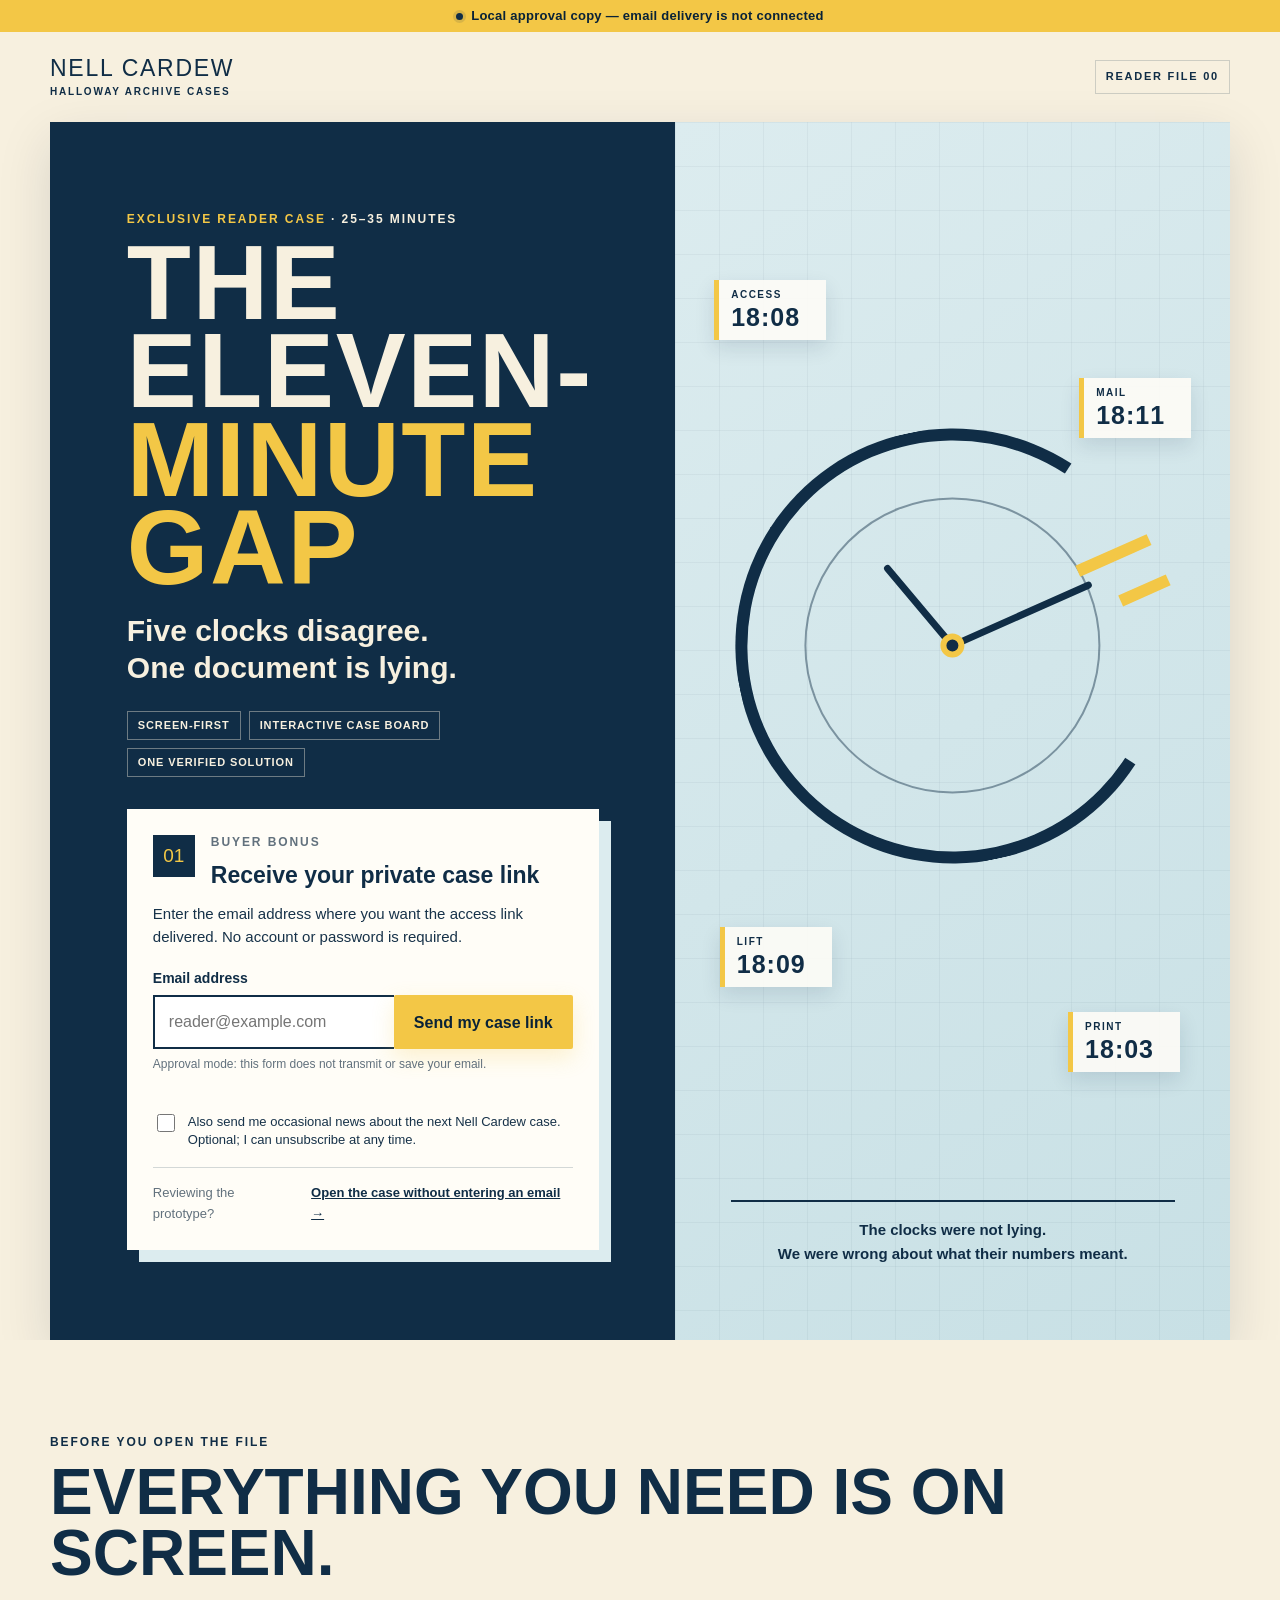
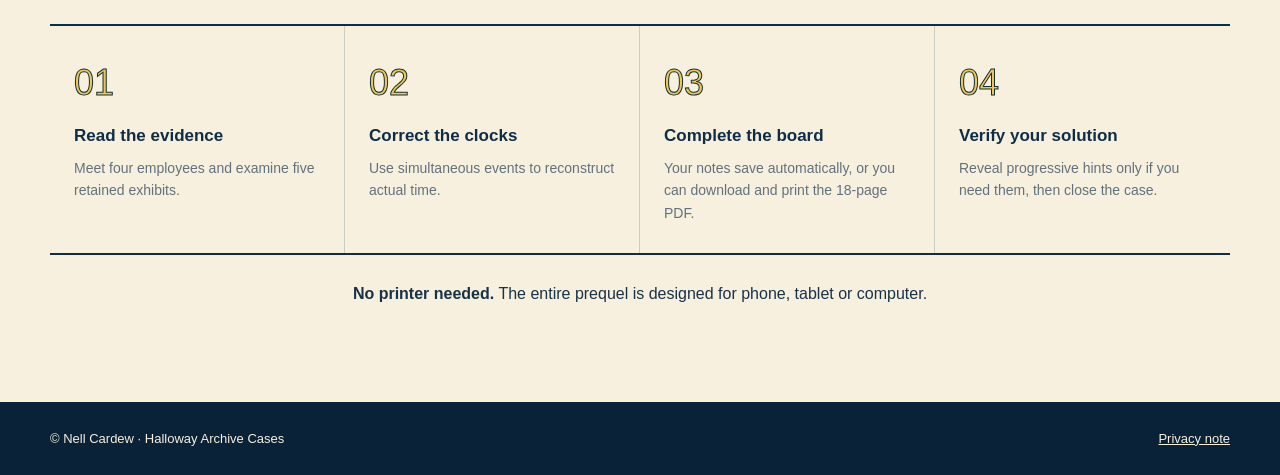
==== index.html @ cf552122 "Add approved Case Zero reader site" ====
<!doctype html>
<html lang="en">
<head>
  <meta charset="utf-8">
  <meta name="viewport" content="width=device-width, initial-scale=1">
  <meta name="theme-color" content="#102d46">
  <meta name="description" content="Unlock Case Zero: The Eleven-Minute Gap, an exclusive Nell Cardew reader case.">
  <title>Case Zero — The Eleven-Minute Gap</title>
  <link rel="icon" href="assets/favicon.svg" type="image/svg+xml">
  <link rel="stylesheet" href="assets/styles.css">
</head>
<body class="landing-page">
  <a class="skip-link" href="#main">Skip to content</a>

  <div class="preview-banner" role="status">
    <span class="status-dot" aria-hidden="true"></span>
    Local approval copy — email delivery is not connected
  </div>

  <header class="site-header wrap" aria-label="Site header">
    <a class="wordmark" href="index.html" aria-label="Nell Cardew home">
      <span>NELL CARDEW</span>
      <small>Halloway Archive Cases</small>
    </a>
    <span class="file-label">READER FILE 00</span>
  </header>

  <main id="main">
    <section class="landing-hero wrap">
      <div class="hero-copy">
        <p class="eyebrow"><span>Exclusive reader case</span> · 25–35 minutes</p>
        <h1>THE ELEVEN-<br><span>MINUTE GAP</span></h1>
        <p class="hero-deck">Five clocks disagree.<br>One document is lying.</p>

        <div class="case-facts" aria-label="Case features">
          <span>Screen-first</span>
          <span>Interactive Case Board</span>
          <span>One verified solution</span>
        </div>

        <div class="access-card" id="access">
          <div class="access-card__heading">
            <span class="step-number">01</span>
            <div>
              <p class="kicker">Buyer bonus</p>
              <h2>Receive your private case link</h2>
            </div>
          </div>
          <p>Enter the email address where you want the access link delivered. No account or password is required.</p>

          <form class="access-form" id="access-form" novalidate>
            <label for="reader-email">Email address</label>
            <div class="input-row">
              <input id="reader-email" name="email" type="email" inputmode="email" autocomplete="email" placeholder="reader@example.com" aria-describedby="email-note email-error" required>
              <button class="button button--yellow" type="submit">Send my case link</button>
            </div>
            <p class="field-note" id="email-note">Approval mode: this form does not transmit or save your email.</p>
            <p class="field-error" id="email-error" role="alert"></p>

            <label class="check-row" for="news-consent">
              <input id="news-consent" name="marketing_consent" type="checkbox">
              <span>Also send me occasional news about the next Nell Cardew case. Optional; I can unsubscribe at any time.</span>
            </label>
          </form>

          <div class="form-success" id="form-success" hidden tabindex="-1">
            <p class="kicker">Delivery simulation complete</p>
            <h3>Your case file is ready.</h3>
            <p>In the live version, the reader receives a private access link by email. For this approval copy, continue directly.</p>
            <div class="button-row">
              <a class="button button--yellow" href="case.html">Open interactive case</a>
              <a class="button button--paper" href="downloads/CASE_ZERO_The_Eleven-Minute_Gap.pdf" download>Download / print PDF</a>
            </div>
          </div>

          <div class="preview-shortcut">
            <span>Reviewing the prototype?</span>
            <a href="case.html">Open the case without entering an email →</a>
          </div>
        </div>
      </div>

      <div class="hero-visual" aria-label="Five conflicting system clocks">
        <div class="clock-figure" aria-hidden="true">
          <div class="clock-ring clock-ring--outer"></div>
          <div class="clock-ring clock-ring--inner"></div>
          <div class="clock-hand clock-hand--minute"></div>
          <div class="clock-hand clock-hand--hour"></div>
          <div class="clock-center"></div>
          <span class="gap-mark gap-mark--one"></span>
          <span class="gap-mark gap-mark--two"></span>
        </div>
        <div class="timestamp timestamp--access"><small>ACCESS</small><strong>18:08</strong></div>
        <div class="timestamp timestamp--mail"><small>MAIL</small><strong>18:11</strong></div>
        <div class="timestamp timestamp--print"><small>PRINT</small><strong>18:03</strong></div>
        <div class="timestamp timestamp--lift"><small>LIFT</small><strong>18:09</strong></div>
        <p class="visual-caption">The clocks were not lying.<br>We were wrong about what their numbers meant.</p>
      </div>
    </section>

    <section class="how-it-works">
      <div class="wrap">
        <p class="eyebrow eyebrow--dark">Before you open the file</p>
        <h2>Everything you need is on screen.</h2>
        <div class="steps-grid">
          <article>
            <span>01</span>
            <h3>Read the evidence</h3>
            <p>Meet four employees and examine five retained exhibits.</p>
          </article>
          <article>
            <span>02</span>
            <h3>Correct the clocks</h3>
            <p>Use simultaneous events to reconstruct actual time.</p>
          </article>
          <article>
            <span>03</span>
            <h3>Complete the board</h3>
            <p>Your notes save automatically, or you can download and print the 18-page PDF.</p>
          </article>
          <article>
            <span>04</span>
            <h3>Verify your solution</h3>
            <p>Reveal progressive hints only if you need them, then close the case.</p>
          </article>
        </div>
        <p class="no-print-note"><strong>No printer needed.</strong> The entire prequel is designed for phone, tablet or computer.</p>
      </div>
    </section>
  </main>

  <footer class="site-footer">
    <div class="wrap footer-inner">
      <p>© Nell Cardew · Halloway Archive Cases</p>
      <a href="privacy.html">Privacy note</a>
    </div>
  </footer>

  <script src="assets/landing.js"></script>
</body>
</html>
---- assets/styles.css ----
:root {
  --navy: #102d46;
  --navy-deep: #092237;
  --navy-soft: #24445f;
  --yellow: #f3c746;
  --cream: #f7f0df;
  --paper: #fffdf7;
  --blue-pale: #dcecef;
  --blue-line: #b9d3d9;
  --ink: #173249;
  --muted: #62717d;
  --danger: #8c2f2b;
  --border: rgba(16, 45, 70, 0.18);
  --shadow: 0 18px 50px rgba(9, 34, 55, 0.13);
  --display: Impact, Haettenschweiler, "Arial Narrow Bold", "Arial Black", sans-serif;
  --body: Inter, ui-sans-serif, -apple-system, BlinkMacSystemFont, "Segoe UI", sans-serif;
}

* { box-sizing: border-box; }
html { scroll-behavior: smooth; scroll-padding-top: 118px; }
body { margin: 0; color: var(--ink); background: var(--paper); font-family: var(--body); font-size: 16px; line-height: 1.62; }
body, input, textarea, button { -webkit-font-smoothing: antialiased; }
a { color: inherit; }
img, svg { max-width: 100%; }
button, input, textarea { font: inherit; }
button, a { -webkit-tap-highlight-color: transparent; }
button { cursor: pointer; }

.wrap { width: min(1180px, calc(100% - 40px)); margin-inline: auto; }
.readable { max-width: 900px; }
.skip-link { position: fixed; z-index: 1000; top: 12px; left: 12px; padding: 10px 14px; background: var(--yellow); color: var(--navy); font-weight: 800; transform: translateY(-160%); }
.skip-link:focus { transform: translateY(0); }
.preview-banner { min-height: 32px; display: flex; align-items: center; justify-content: center; gap: 8px; padding: 5px 20px; background: var(--yellow); color: var(--navy-deep); font-size: 13px; font-weight: 800; letter-spacing: .02em; text-align: center; }
.status-dot { width: 7px; height: 7px; border-radius: 50%; background: var(--navy); box-shadow: 0 0 0 3px rgba(16,45,70,.12); }
.site-header { min-height: 90px; display: flex; align-items: center; justify-content: space-between; gap: 24px; }
.wordmark { display: inline-flex; flex-direction: column; text-decoration: none; color: var(--navy); line-height: 1; }
.wordmark span { font-family: var(--display); font-size: 23px; letter-spacing: .075em; }
.wordmark small { margin-top: 7px; font-size: 10px; font-weight: 800; letter-spacing: .18em; text-transform: uppercase; }
.wordmark--light { color: var(--cream); }
.file-label { color: var(--navy); border: 1px solid var(--border); padding: 7px 10px; font-size: 11px; font-weight: 900; letter-spacing: .16em; }
.text-link { font-size: 14px; font-weight: 800; text-underline-offset: 4px; }
.eyebrow, .kicker { margin: 0 0 12px; font-size: 12px; line-height: 1.3; font-weight: 900; letter-spacing: .16em; text-transform: uppercase; }
.eyebrow { color: var(--cream); }
.eyebrow span { color: var(--yellow); }
.eyebrow--dark { color: var(--navy); }
.kicker { color: var(--muted); }
.hero-deck { margin: 20px 0 24px; color: var(--cream); font-size: clamp(20px, 2.5vw, 30px); line-height: 1.25; font-weight: 750; }
.button { min-height: 48px; display: inline-flex; align-items: center; justify-content: center; border: 0; border-radius: 2px; padding: 12px 20px; font-weight: 900; line-height: 1.2; text-decoration: none; transition: transform .18s ease, box-shadow .18s ease, background .18s ease; }
.button:hover { transform: translateY(-2px); }
.button:focus-visible, input:focus-visible, textarea:focus-visible, a:focus-visible { outline: 3px solid #4e9cc3; outline-offset: 3px; }
.button--yellow { color: var(--navy-deep); background: var(--yellow); box-shadow: 0 8px 22px rgba(243,199,70,.24); }
.button--yellow:hover { background: #ffd65f; }
.button--paper { color: var(--navy); background: var(--paper); border: 2px solid var(--navy); box-shadow: none; }
.button--paper:hover { color: var(--cream); background: var(--navy); }
.button--outline { min-width: 92px; color: var(--navy); background: transparent; border: 2px solid var(--navy); }
.button--outline:hover { background: var(--navy); color: var(--cream); }
.button:disabled { cursor: not-allowed; opacity: .42; transform: none; box-shadow: none; }

/* Landing */
.landing-page { background: var(--cream); }
.landing-hero { min-height: 700px; display: grid; grid-template-columns: minmax(0, 1.06fr) minmax(360px, .94fr); background: var(--navy); box-shadow: var(--shadow); overflow: hidden; }
.hero-copy { position: relative; z-index: 2; padding: clamp(55px, 7vw, 90px) clamp(34px, 6vw, 80px); }
.hero-copy h1, .case-hero h1 { margin: 0; color: var(--cream); font-family: var(--display); font-size: clamp(58px, 8.2vw, 112px); font-weight: 900; line-height: .84; letter-spacing: .015em; text-transform: uppercase; }
.hero-copy h1 span, .case-hero h1 span { color: var(--yellow); }
.case-facts { display: flex; flex-wrap: wrap; gap: 8px; margin: 0 0 32px; }
.case-facts span { padding: 7px 10px; border: 1px solid rgba(247,240,223,.4); color: var(--cream); font-size: 11px; line-height: 1.2; font-weight: 850; letter-spacing: .08em; text-transform: uppercase; }
.access-card { max-width: 660px; padding: 26px; background: var(--paper); box-shadow: 12px 12px 0 var(--blue-pale); }
.access-card__heading { display: flex; align-items: flex-start; gap: 16px; }
.access-card__heading h2 { margin: 0; color: var(--navy); font-size: 23px; line-height: 1.1; }
.access-card > p { margin: 14px 0 18px; font-size: 15px; line-height: 1.55; }
.step-number { flex: 0 0 auto; display: grid; place-items: center; width: 42px; height: 42px; background: var(--navy); color: var(--yellow); font-family: var(--display); font-size: 19px; }
.access-form label:not(.check-row) { display: block; margin-bottom: 6px; color: var(--navy); font-size: 14px; font-weight: 850; }
.input-row { display: grid; grid-template-columns: minmax(0, 1fr) auto; }
.input-row input { min-height: 52px; min-width: 0; padding: 12px 14px; border: 2px solid var(--navy); border-right: 0; border-radius: 0; color: var(--navy); background: white; }
.input-row .button { min-height: 52px; }
.field-note, .field-error { margin: 7px 0 0; font-size: 12px; line-height: 1.45; }
.field-note { color: var(--muted); }
.field-error { min-height: 18px; color: var(--danger); font-weight: 800; }
.check-row { display: flex; align-items: flex-start; gap: 10px; margin: 14px 0 0; color: var(--ink); font-size: 13px; line-height: 1.4; cursor: pointer; }
.check-row input { flex: 0 0 auto; width: 18px; height: 18px; margin-top: 1px; accent-color: var(--navy); }
.preview-shortcut { display: flex; justify-content: space-between; gap: 14px; margin-top: 18px; padding-top: 14px; border-top: 1px solid var(--border); font-size: 13px; }
.preview-shortcut span { color: var(--muted); }
.preview-shortcut a { color: var(--navy); font-weight: 850; }
.form-success { outline: none; }
.form-success h3 { margin: 0; color: var(--navy); font-size: 26px; line-height: 1.1; }
.form-success p:not(.kicker) { margin: 10px 0 18px; font-size: 14px; }
.button-row { display: flex; flex-wrap: wrap; gap: 10px; }
.hero-visual { position: relative; min-height: 700px; overflow: hidden; background: linear-gradient(145deg, #dcecef 0%, #c8e0e5 100%); }
.hero-visual::before { content: ""; position: absolute; inset: 0; opacity: .34; background-image: linear-gradient(rgba(16,45,70,.13) 1px, transparent 1px), linear-gradient(90deg, rgba(16,45,70,.13) 1px, transparent 1px); background-size: 44px 44px; }
.clock-figure { position: absolute; left: 50%; top: 43%; width: min(34vw, 450px); aspect-ratio: 1; transform: translate(-50%, -50%); }
.clock-ring { position: absolute; border-radius: 50%; border: 5px solid var(--navy); }
.clock-ring--outer { inset: 0; border-width: 12px; border-right-color: transparent; transform: rotate(-12deg); }
.clock-ring--inner { inset: 16%; border-width: 2px; opacity: .45; }
.clock-hand { position: absolute; left: 50%; bottom: 50%; width: 7px; transform-origin: center bottom; background: var(--navy); border-radius: 6px; }
.clock-hand--minute { height: 35%; transform: translateX(-50%) rotate(66deg); }
.clock-hand--hour { height: 24%; transform: translateX(-50%) rotate(320deg); }
.clock-center { position: absolute; left: 50%; top: 50%; width: 24px; height: 24px; border: 6px solid var(--yellow); border-radius: 50%; background: var(--navy); transform: translate(-50%, -50%); }
.gap-mark { position: absolute; right: 4%; width: 18%; height: 12px; background: var(--yellow); transform: rotate(-24deg); }
.gap-mark--one { top: 28%; }.gap-mark--two { top: 36%; right: 0; width: 12%; }
.timestamp { position: absolute; min-width: 112px; padding: 10px 12px; border-left: 5px solid var(--yellow); color: var(--navy); background: rgba(255,253,247,.88); box-shadow: 0 8px 20px rgba(16,45,70,.12); line-height: 1; }
.timestamp small { display: block; margin-bottom: 5px; font-size: 10px; font-weight: 900; letter-spacing: .15em; }
.timestamp strong { font-family: var(--display); font-size: 25px; letter-spacing: .04em; }
.timestamp--access { left: 7%; top: 13%; }.timestamp--mail { right: 7%; top: 21%; }.timestamp--print { right: 9%; bottom: 22%; }.timestamp--lift { left: 8%; bottom: 29%; }
.visual-caption { position: absolute; left: 10%; right: 10%; bottom: 6%; margin: 0; padding-top: 16px; border-top: 2px solid var(--navy); color: var(--navy); font-size: 15px; font-weight: 800; text-align: center; }
.how-it-works { padding: 95px 0; background: var(--cream); }
.how-it-works h2 { margin: 0 0 40px; color: var(--navy); font-family: var(--display); font-size: clamp(42px, 5vw, 68px); line-height: .95; text-transform: uppercase; }
.steps-grid { display: grid; grid-template-columns: repeat(4, 1fr); border-top: 2px solid var(--navy); border-bottom: 2px solid var(--navy); }
.steps-grid article { padding: 28px 24px; border-right: 1px solid var(--border); }
.steps-grid article:last-child { border: 0; }
.steps-grid article > span { color: var(--yellow); font-family: var(--display); font-size: 36px; -webkit-text-stroke: 1px var(--navy); }
.steps-grid h3 { margin: 10px 0 7px; color: var(--navy); font-size: 17px; }
.steps-grid p { margin: 0; color: var(--muted); font-size: 14px; }
.no-print-note { margin: 26px 0 0; text-align: center; }
.site-footer { padding: 26px 0; color: var(--cream); background: var(--navy-deep); font-size: 13px; }
.footer-inner { display: flex; justify-content: space-between; gap: 20px; }
.footer-inner p { margin: 0; }

/* Case chrome */
.case-page { background: var(--paper); padding-bottom: 0; }
.case-header { color: var(--cream); background: var(--navy-deep); }
.case-header__inner { min-height: 76px; display: grid; grid-template-columns: 1fr auto 1fr; align-items: center; gap: 28px; }
.case-id { display: flex; flex-direction: column; align-items: center; font-size: 10px; line-height: 1.3; letter-spacing: .13em; text-transform: uppercase; }
.case-id span { color: var(--yellow); font-weight: 900; }
.case-id strong { margin-top: 3px; color: var(--cream); }
.case-header__actions { justify-self: end; display: flex; align-items: center; gap: 18px; }
.case-download { min-height: 46px; display: grid; grid-template-columns: auto auto; align-content: center; column-gap: 8px; padding: 6px 11px; border: 2px solid var(--yellow); color: var(--cream); line-height: 1.05; text-decoration: none; }
.case-download > span { grid-row: 1 / 3; align-self: center; color: var(--yellow); font-size: 23px; font-weight: 900; }
.case-download strong { font-size: 13px; letter-spacing: .08em; }
.case-download small { color: var(--blue-line); font-size: 10px; white-space: nowrap; }
.case-download:hover { color: var(--navy); background: var(--yellow); }
.case-download:hover > span, .case-download:hover small { color: var(--navy); }
.case-progress { width: 150px; color: var(--cream); font-size: 11px; font-weight: 800; text-align: right; }
.progress-track { display: block; height: 4px; margin-top: 6px; background: rgba(255,255,255,.2); }
.progress-track span { display: block; width: 0; height: 100%; background: var(--yellow); transition: width .2s ease; }
.case-nav { position: sticky; z-index: 50; top: 0; color: var(--navy); background: rgba(247,240,223,.96); border-bottom: 1px solid var(--border); backdrop-filter: blur(12px); }
.case-nav__inner { min-height: 48px; display: flex; justify-content: center; }
.case-nav a { position: relative; min-width: 112px; display: flex; align-items: center; justify-content: center; padding: 10px 18px; font-size: 12px; font-weight: 900; letter-spacing: .09em; text-decoration: none; text-transform: uppercase; }
.case-nav a::after { content: ""; position: absolute; left: 16px; right: 16px; bottom: 0; height: 3px; background: var(--yellow); transform: scaleX(0); transition: transform .18s ease; }
.case-nav a:hover::after, .case-nav a.is-active::after { transform: scaleX(1); }
.case-hero { padding: 100px 0; color: var(--cream); background: var(--navy); }
.case-hero__grid { display: grid; grid-template-columns: 1.2fr .8fr; align-items: end; gap: 70px; }
.case-hero h1 { font-size: clamp(72px, 9vw, 128px); }
.case-facts--dark { margin-bottom: 0; }
.mission-card { padding: 30px; color: var(--navy); background: var(--blue-pale); box-shadow: 12px 12px 0 var(--yellow); }
.mission-card p:not(.kicker) { margin: 0 0 24px; font-size: 18px; font-weight: 700; line-height: 1.5; }
.mission-actions { display: grid; gap: 10px; }
.button--download { display: grid; grid-template-columns: auto 1fr; justify-content: start; column-gap: 10px; padding: 10px 15px; border: 2px solid var(--navy); color: var(--navy); background: transparent; text-align: left; }
.button--download > span { grid-row: 1 / 3; align-self: center; color: var(--navy); font-size: 24px; line-height: 1; }
.button--download small { display: block; font-size: 11px; font-weight: 750; opacity: .72; }
.button--download:hover { color: var(--cream); background: var(--navy); }
.button--download:hover > span { color: var(--yellow); }
.section { padding: 95px 0; }
.section--cream { background: var(--cream); }
.section--blue { color: var(--cream); background: var(--navy); }
.section-heading { margin-bottom: 38px; }
.section-heading h2 { margin: 0; color: var(--navy); font-family: var(--display); font-size: clamp(46px, 6vw, 78px); line-height: .95; letter-spacing: .02em; text-transform: uppercase; }
.section-heading > p:last-child { max-width: 680px; margin: 15px 0 0; color: var(--muted); font-size: 18px; }
.section-heading--split { display: flex; justify-content: space-between; align-items: end; gap: 50px; }
.section-heading--split > p { max-width: 430px; margin: 0 0 5px; color: var(--muted); }
.section--blue .section-heading h2, .section--blue .section-heading--split > p { color: var(--cream); }
.numbered-steps { display: grid; grid-template-columns: repeat(2, 1fr); gap: 0; margin: 0; padding: 0; list-style: none; border: 2px solid var(--navy); }
.numbered-steps li { min-height: 112px; display: flex; align-items: center; gap: 18px; padding: 22px; border-right: 1px solid var(--border); border-bottom: 1px solid var(--border); }
.numbered-steps li:nth-child(2n) { border-right: 0; }.numbered-steps li:nth-last-child(-n+2) { border-bottom: 0; }
.numbered-steps span { color: var(--yellow); font-family: var(--display); font-size: 38px; -webkit-text-stroke: 1px var(--navy); }
.numbered-steps p { margin: 0; font-weight: 750; }
.important-note { margin-top: 28px; padding: 22px 24px; border-left: 7px solid var(--yellow); background: var(--blue-pale); }
.important-note strong { font-size: 12px; letter-spacing: .16em; text-transform: uppercase; }
.important-note p { margin: 6px 0 0; }
.lead { font-size: 21px; font-weight: 750; }
.incident-section p { max-width: 820px; }
.question-strip { display: flex; flex-direction: column; gap: 7px; margin-top: 35px; padding: 23px 25px; color: var(--cream); background: var(--navy); }
.question-strip span { color: var(--yellow); font-size: 11px; font-weight: 900; letter-spacing: .16em; text-transform: uppercase; }
.question-strip strong { font-size: 20px; }
.people-grid { display: grid; grid-template-columns: repeat(2, 1fr); gap: 18px; }
.person-card { position: relative; min-height: 255px; padding: 28px; color: var(--navy); background: var(--paper); overflow: hidden; }
.person-card .person-index { position: absolute; right: -4px; top: -27px; color: rgba(16,45,70,.07); font-family: var(--display); font-size: 150px; line-height: 1; }
.person-card .role { position: relative; margin: 0 0 12px; color: var(--muted); font-size: 11px; font-weight: 900; letter-spacing: .12em; text-transform: uppercase; }
.person-card h3 { position: relative; margin: 0 0 12px; font-size: 26px; line-height: 1.1; }
.person-card p:last-child { position: relative; margin: 0; }
.formula-card { display: flex; align-items: center; justify-content: center; gap: 14px; padding: 22px; border: 2px solid var(--navy); color: var(--navy); background: var(--blue-pale); font-size: clamp(18px, 3vw, 28px); font-weight: 900; text-transform: uppercase; }
.formula-card b { color: #4d778b; }
.center-note { margin: 12px 0 35px; color: var(--muted); font-size: 14px; text-align: center; }
.clock-rules h3 { margin-top: 30px; text-transform: uppercase; letter-spacing: .08em; font-size: 15px; }
.rule-list { padding-left: 24px; }
.rule-list li { margin-bottom: 10px; padding-left: 7px; }
.rule-list li::marker { color: var(--yellow); font-weight: 900; }
.daniel-note { margin: 32px 0 0; padding: 24px 26px; border: 0; border-left: 7px solid var(--yellow); color: var(--navy); background: var(--cream); font-size: 20px; font-weight: 750; }
.daniel-note span { display: block; margin-bottom: 6px; color: var(--muted); font-size: 11px; font-weight: 900; letter-spacing: .16em; text-transform: uppercase; }

/* Evidence */
.evidence-jumps { display: flex; gap: 8px; margin: -12px 0 30px; }
.evidence-jumps a { width: 46px; height: 46px; display: grid; place-items: center; border: 2px solid var(--navy); color: var(--navy); font-family: var(--display); font-size: 21px; text-decoration: none; }
.evidence-jumps a:hover { color: var(--yellow); background: var(--navy); }
.exhibit { scroll-margin-top: 110px; margin-bottom: 34px; background: var(--paper); border: 1px solid var(--border); box-shadow: 0 10px 25px rgba(9,34,55,.07); }
.exhibit-header { min-height: 92px; display: grid; grid-template-columns: auto 1fr auto; align-items: center; gap: 18px; padding: 18px 22px; color: var(--cream); background: var(--navy); }
.exhibit-letter { width: 54px; height: 54px; display: grid; place-items: center; color: var(--navy); background: var(--yellow); font-family: var(--display); font-size: 30px; }
.exhibit-header p { margin: 0 0 3px; color: var(--blue-line); font-size: 10px; font-weight: 900; letter-spacing: .13em; text-transform: uppercase; }
.exhibit-header h3 { margin: 0; color: var(--cream); font-size: 22px; line-height: 1.15; }
.stamp { padding: 6px 8px; border: 1px solid rgba(255,255,255,.4); color: var(--cream); font-size: 9px; font-weight: 900; letter-spacing: .13em; text-transform: uppercase; transform: rotate(-2deg); }
.table-wrap { width: 100%; overflow-x: auto; }
table { width: 100%; border-collapse: collapse; min-width: 650px; }
th, td { padding: 16px 20px; border-bottom: 1px solid var(--border); text-align: left; vertical-align: top; }
th { color: var(--muted); background: rgba(220,236,239,.48); font-size: 10px; font-weight: 900; letter-spacing: .13em; text-transform: uppercase; }
td { font-size: 14px; }
td time { color: var(--navy); font-family: ui-monospace, SFMono-Regular, Menlo, monospace; font-size: 16px; font-weight: 900; }
.exhibit-notes { display: grid; grid-template-columns: 1fr 1fr; gap: 1px; background: var(--border); border-top: 1px solid var(--border); }
.exhibit-notes--three { grid-template-columns: 1fr 1fr 1fr; }
.exhibit-notes > div { padding: 23px; background: var(--paper); }
.exhibit-notes strong { color: var(--navy); font-size: 11px; letter-spacing: .12em; text-transform: uppercase; }
.exhibit-notes p { margin: 7px 0 0; font-size: 14px; }
.exhibit-notes .clue-box { background: var(--blue-pale); }
.camera-window { color: var(--cream); background: var(--navy) !important; }
.camera-window > span { font-size: 10px; font-weight: 900; letter-spacing: .13em; text-transform: uppercase; }
.camera-window > div { display: flex; align-items: center; justify-content: space-between; gap: 10px; margin: 10px 0; color: var(--yellow); font-family: ui-monospace, SFMono-Regular, Menlo, monospace; font-weight: 900; }
.camera-window p { color: var(--cream); }
.finance-query { background: var(--yellow) !important; }

/* Board */
.board-section { color: var(--cream); background: var(--navy-deep); }
.board-section .section-heading h2 { color: var(--cream); }
.save-status { margin-bottom: 6px; padding: 8px 10px; border: 1px solid rgba(255,255,255,.24); color: var(--blue-pale); font-size: 12px; font-weight: 800; }
.save-status span { color: var(--yellow); }
.board-intro { max-width: 680px; margin: -18px 0 32px; color: var(--blue-line); }
.board-block { margin: 0 0 22px; padding: 0; border: 1px solid rgba(255,255,255,.18); }
.board-block legend { width: 100%; display: flex; align-items: center; gap: 14px; padding: 16px 20px; color: var(--cream); background: var(--navy-soft); font-size: 13px; font-weight: 900; letter-spacing: .1em; text-transform: uppercase; }
.board-block legend span { width: 29px; height: 29px; display: grid; place-items: center; color: var(--navy); background: var(--yellow); font-family: var(--display); font-size: 17px; }
.field-grid { display: grid; grid-template-columns: repeat(2, 1fr); gap: 16px; padding: 22px; }
.field-grid--clocks { grid-template-columns: repeat(3, 1fr); }
.field-grid--clocks label:last-child { grid-column: 2; }
.field-stack { display: grid; gap: 17px; padding: 22px; }
.board-block label { color: var(--blue-pale); font-size: 13px; font-weight: 800; }
.board-block input, .board-block textarea { width: 100%; display: block; margin-top: 7px; border: 2px solid transparent; border-radius: 0; padding: 13px 14px; color: var(--navy); background: var(--blue-pale); resize: vertical; }
.board-block input { min-height: 50px; }
.board-block input::placeholder, .board-block textarea::placeholder { color: #738895; opacity: 1; }
.board-block input:focus, .board-block textarea:focus { border-color: var(--yellow); outline: 0; background: white; }
.text-button { border: 0; padding: 6px 0; color: var(--blue-line); background: transparent; font-size: 13px; font-weight: 800; text-decoration: underline; text-underline-offset: 4px; }
.text-button:hover { color: var(--cream); }

/* Hints and solution */
.hint-list { display: grid; gap: 15px; }
.hint-card { display: grid; grid-template-columns: 1fr auto; align-items: center; gap: 20px; padding: 22px 24px; border: 1px solid var(--border); background: var(--paper); }
.hint-card--final { border-left: 7px solid var(--yellow); }
.hint-card h3 { margin: 3px 0 2px; color: var(--navy); font-size: 22px; line-height: 1.2; }
.hint-card > div > p { margin: 0; color: var(--muted); font-size: 14px; }
.hint-level { color: var(--navy); font-size: 10px; font-weight: 900; letter-spacing: .14em; text-transform: uppercase; }
.hint-content { grid-column: 1 / -1; margin: 4px -24px -22px; padding: 24px; border-top: 1px solid var(--border); background: var(--blue-pale); }
.hint-content p { margin: 0 0 13px; }
.hint-content p:last-child { margin-bottom: 0; }
.hint-content ol { margin: 10px 0 16px; padding-left: 22px; }
.hint-content li { margin-bottom: 7px; }
.answer-pair { display: grid; grid-template-columns: 1fr auto; gap: 1px; margin-bottom: 18px; background: var(--blue-line); }
.answer-pair > * { padding: 10px 13px; background: var(--paper); }
.answer-pair span { color: var(--muted); font-size: 12px; font-weight: 900; letter-spacing: .1em; text-transform: uppercase; }
.answer-pair strong { color: var(--navy); font-family: ui-monospace, SFMono-Regular, Menlo, monospace; }
.solution-section { color: var(--cream); background: var(--navy); }
.solution-gate { max-width: 650px; margin: 0 auto; text-align: center; }
.gate-icon { width: 72px; height: 72px; display: grid; place-items: center; margin: 0 auto 20px; border: 3px solid var(--yellow); border-radius: 50%; color: var(--yellow); font-family: var(--display); font-size: 40px; }
.solution-gate h2 { margin: 0; color: var(--cream); font-family: var(--display); font-size: clamp(48px, 7vw, 72px); line-height: .95; text-transform: uppercase; }
.solution-gate > p:not(.eyebrow) { margin: 18px auto 24px; color: var(--blue-pale); }
.check-row--gate { max-width: 500px; margin: 0 auto 20px; justify-content: center; color: var(--cream); font-size: 14px; text-align: left; }
.check-row--gate input { accent-color: var(--yellow); }
.verified-solution { outline: none; }
.verified-solution header { margin-bottom: 30px; }
.verified-solution header h2 { margin: 0; color: var(--yellow); font-size: clamp(28px, 4vw, 48px); line-height: 1.15; }
.table-wrap--dark { border: 1px solid rgba(255,255,255,.2); }
.table-wrap--dark th { color: var(--blue-pale); background: var(--navy-deep); }
.table-wrap--dark td { color: var(--cream); border-color: rgba(255,255,255,.14); }
.table-wrap--dark td time { color: var(--yellow); }
.solution-copy { display: grid; gap: 1px; margin-top: 30px; background: rgba(255,255,255,.16); }
.solution-copy section { padding: 25px; background: var(--navy-deep); }
.solution-copy h3 { margin: 0 0 8px; color: var(--yellow); font-size: 13px; letter-spacing: .12em; text-transform: uppercase; }
.solution-copy p { margin: 0; }
.daniel-note--dark { color: var(--cream); background: var(--navy-deep); }
.daniel-note--dark span { color: var(--blue-line); }
.case-closed { display: grid; grid-template-columns: 1fr auto 1fr; align-items: center; gap: 20px; margin-top: 30px; padding: 20px; border-top: 2px solid var(--yellow); border-bottom: 2px solid var(--yellow); text-transform: uppercase; }
.case-closed span, .case-closed small { color: var(--blue-line); font-size: 10px; font-weight: 900; letter-spacing: .14em; }
.case-closed strong { color: var(--yellow); font-family: var(--display); font-size: 35px; letter-spacing: .05em; }
.case-closed small { text-align: right; }
.site-footer--case { padding-bottom: 28px; }
.mobile-case-nav { display: none; }

/* Plain page */
.plain-page { min-height: 100vh; background: var(--cream); }
.legal-page { padding: 70px 0 110px; }
.legal-page h1 { margin: 0 0 28px; color: var(--navy); font-family: var(--display); font-size: clamp(52px, 8vw, 90px); line-height: .95; text-transform: uppercase; }
.legal-card { max-width: 760px; padding: 30px; border-left: 8px solid var(--yellow); background: var(--paper); box-shadow: var(--shadow); }
.legal-card p:first-child { margin-top: 0; }.legal-card p:last-child { margin-bottom: 0; }

[hidden] { display: none !important; }

@media (max-width: 940px) {
  .landing-hero { width: 100%; grid-template-columns: 1fr; }
  .hero-copy { padding-bottom: 60px; }
  .hero-visual { min-height: 560px; }
  .clock-figure { width: min(62vw, 410px); }
  .steps-grid { grid-template-columns: repeat(2, 1fr); }
  .steps-grid article:nth-child(2) { border-right: 0; }
  .steps-grid article:nth-child(-n+2) { border-bottom: 1px solid var(--border); }
  .case-hero__grid { grid-template-columns: 1fr; gap: 45px; }
  .mission-card { max-width: 640px; }
  .exhibit-notes--three { grid-template-columns: 1fr; }
  .field-grid--clocks { grid-template-columns: repeat(2, 1fr); }
  .field-grid--clocks label:last-child { grid-column: auto; }
}

@media (max-width: 700px) {
  html { scroll-padding-top: 82px; }
  body { font-size: 16px; }
  .wrap { width: min(100% - 28px, 1180px); }
  .preview-banner { font-size: 11px; }
  .site-header { min-height: 72px; }
  .wordmark span { font-size: 20px; }
  .file-label { display: none; }
  .landing-hero { min-height: 0; }
  .hero-copy { padding: 50px 22px 45px; }
  .hero-copy h1, .case-hero h1 { font-size: clamp(52px, 15.5vw, 78px); }
  .hero-deck { font-size: 21px; }
  .access-card { margin-top: 26px; padding: 20px; box-shadow: 7px 7px 0 var(--blue-pale); }
  .access-card__heading h2 { font-size: 20px; }
  .input-row { grid-template-columns: 1fr; gap: 9px; }
  .input-row input { border-right: 2px solid var(--navy); }
  .preview-shortcut { flex-direction: column; }
  .hero-visual { min-height: 490px; }
  .clock-figure { top: 45%; width: min(74vw, 360px); }
  .timestamp { min-width: 94px; padding: 8px 9px; }
  .timestamp strong { font-size: 20px; }
  .timestamp--access { left: 4%; top: 8%; }.timestamp--mail { right: 4%; top: 18%; }.timestamp--print { right: 4%; bottom: 21%; }.timestamp--lift { left: 4%; bottom: 29%; }
  .visual-caption { bottom: 4%; font-size: 13px; }
  .how-it-works { padding: 65px 0; }
  .how-it-works h2 { font-size: 44px; }
  .steps-grid { grid-template-columns: 1fr; }
  .steps-grid article { border-right: 0; border-bottom: 1px solid var(--border) !important; }
  .steps-grid article:last-child { border-bottom: 0 !important; }
  .footer-inner { flex-direction: column; }

  .case-page { padding-bottom: 69px; }
  .case-header__inner { min-height: 68px; grid-template-columns: 1fr auto; gap: 12px; }
  .case-header .wordmark small, .case-id { display: none; }
  .case-header__actions { gap: 0; }
  .case-download { min-height: 43px; }
  .case-download small { font-size: 9px; }
  .case-progress { display: none; }
  .case-nav { display: none; }
  .mobile-case-nav { position: fixed; z-index: 100; left: 0; right: 0; bottom: 0; min-height: 66px; display: grid; grid-template-columns: repeat(5, 1fr); padding-bottom: env(safe-area-inset-bottom); border-top: 1px solid rgba(255,255,255,.14); color: var(--cream); background: rgba(9,34,55,.98); backdrop-filter: blur(12px); }
  .mobile-case-nav a { min-width: 0; display: flex; flex-direction: column; align-items: center; justify-content: center; gap: 2px; padding: 8px 2px; font-size: 10px; line-height: 1.1; font-weight: 800; text-decoration: none; }
  .mobile-case-nav span { color: var(--yellow); font-size: 8px; letter-spacing: .08em; }
  .case-hero { padding: 70px 0 75px; }
  .case-hero__grid { gap: 38px; }
  .mission-card { padding: 23px; box-shadow: 8px 8px 0 var(--yellow); }
  .section { padding: 68px 0; }
  .section-heading { margin-bottom: 28px; }
  .section-heading h2 { font-size: 48px; }
  .section-heading--split { align-items: flex-start; flex-direction: column; gap: 15px; }
  .section-heading > p:last-child, .section-heading--split > p { font-size: 16px; }
  .numbered-steps { grid-template-columns: 1fr; }
  .numbered-steps li { min-height: 0; border-right: 0; border-bottom: 1px solid var(--border) !important; }
  .numbered-steps li:last-child { border-bottom: 0 !important; }
  .question-strip strong { font-size: 17px; }
  .people-grid { grid-template-columns: 1fr; }
  .person-card { min-height: 0; }
  .formula-card { flex-wrap: wrap; gap: 7px 10px; font-size: 18px; }
  .exhibit-header { grid-template-columns: auto 1fr; gap: 13px; padding: 15px; }
  .exhibit-letter { width: 46px; height: 46px; }
  .exhibit-header h3 { font-size: 18px; }
  .stamp { display: none; }
  .table-wrap { overflow: visible; }
  table, thead, tbody, tr, th, td { display: block; min-width: 0; }
  thead { position: absolute; width: 1px; height: 1px; overflow: hidden; clip: rect(0 0 0 0); }
  tr { padding: 13px 16px; border-bottom: 1px solid var(--border); }
  td { display: grid; grid-template-columns: 92px 1fr; gap: 12px; padding: 4px 0; border: 0; font-size: 14px; }
  td::before { color: var(--muted); font-size: 9px; font-weight: 900; letter-spacing: .1em; text-transform: uppercase; }
  td:nth-child(1)::before { content: "System"; }
  td:nth-child(2)::before { content: "Displayed"; }
  td:nth-child(3)::before { content: "Event"; }
  #evidence-c td:nth-child(1)::before { content: "Source"; }
  #evidence-c td:nth-child(3)::before { content: "Record"; }
  #evidence-e td:nth-child(1)::before { content: "Feature"; }
  #evidence-e td:nth-child(2)::before { content: "Archive index"; }
  #evidence-e td:nth-child(3)::before { content: "Recovered"; }
  .table-wrap--dark td:nth-child(1)::before { content: "Raw record"; color: var(--blue-line); }
  .table-wrap--dark td:nth-child(2)::before { content: "Offset"; color: var(--blue-line); }
  .table-wrap--dark td:nth-child(3)::before { content: "Actual time"; color: var(--blue-line); }
  .exhibit-notes { grid-template-columns: 1fr; }
  .camera-window > div { align-items: flex-start; flex-direction: column; }
  .camera-window > div b { transform: rotate(90deg); }
  .field-grid, .field-grid--clocks { grid-template-columns: 1fr; padding: 16px; }
  .field-stack { padding: 16px; }
  .save-status { align-self: flex-start; }
  .hint-card { grid-template-columns: 1fr; align-items: start; padding: 20px; }
  .hint-card .button { width: 100%; }
  .hint-content { margin: 0 -20px -20px; padding: 20px; }
  .answer-pair { grid-template-columns: 1fr; }
  .answer-pair > * { padding: 8px 11px; }
  .answer-pair strong { margin-bottom: 1px; }
  .solution-gate .button { width: 100%; }
  .verified-solution header h2 { font-size: 30px; }
  .case-closed { grid-template-columns: 1fr; text-align: center; }
  .case-closed small { text-align: center; }
  .site-footer--case { padding-bottom: 26px; }
}

@media (prefers-reduced-motion: reduce) {
  html { scroll-behavior: auto; }
  *, *::before, *::after { transition-duration: .01ms !important; animation-duration: .01ms !important; animation-iteration-count: 1 !important; }
}
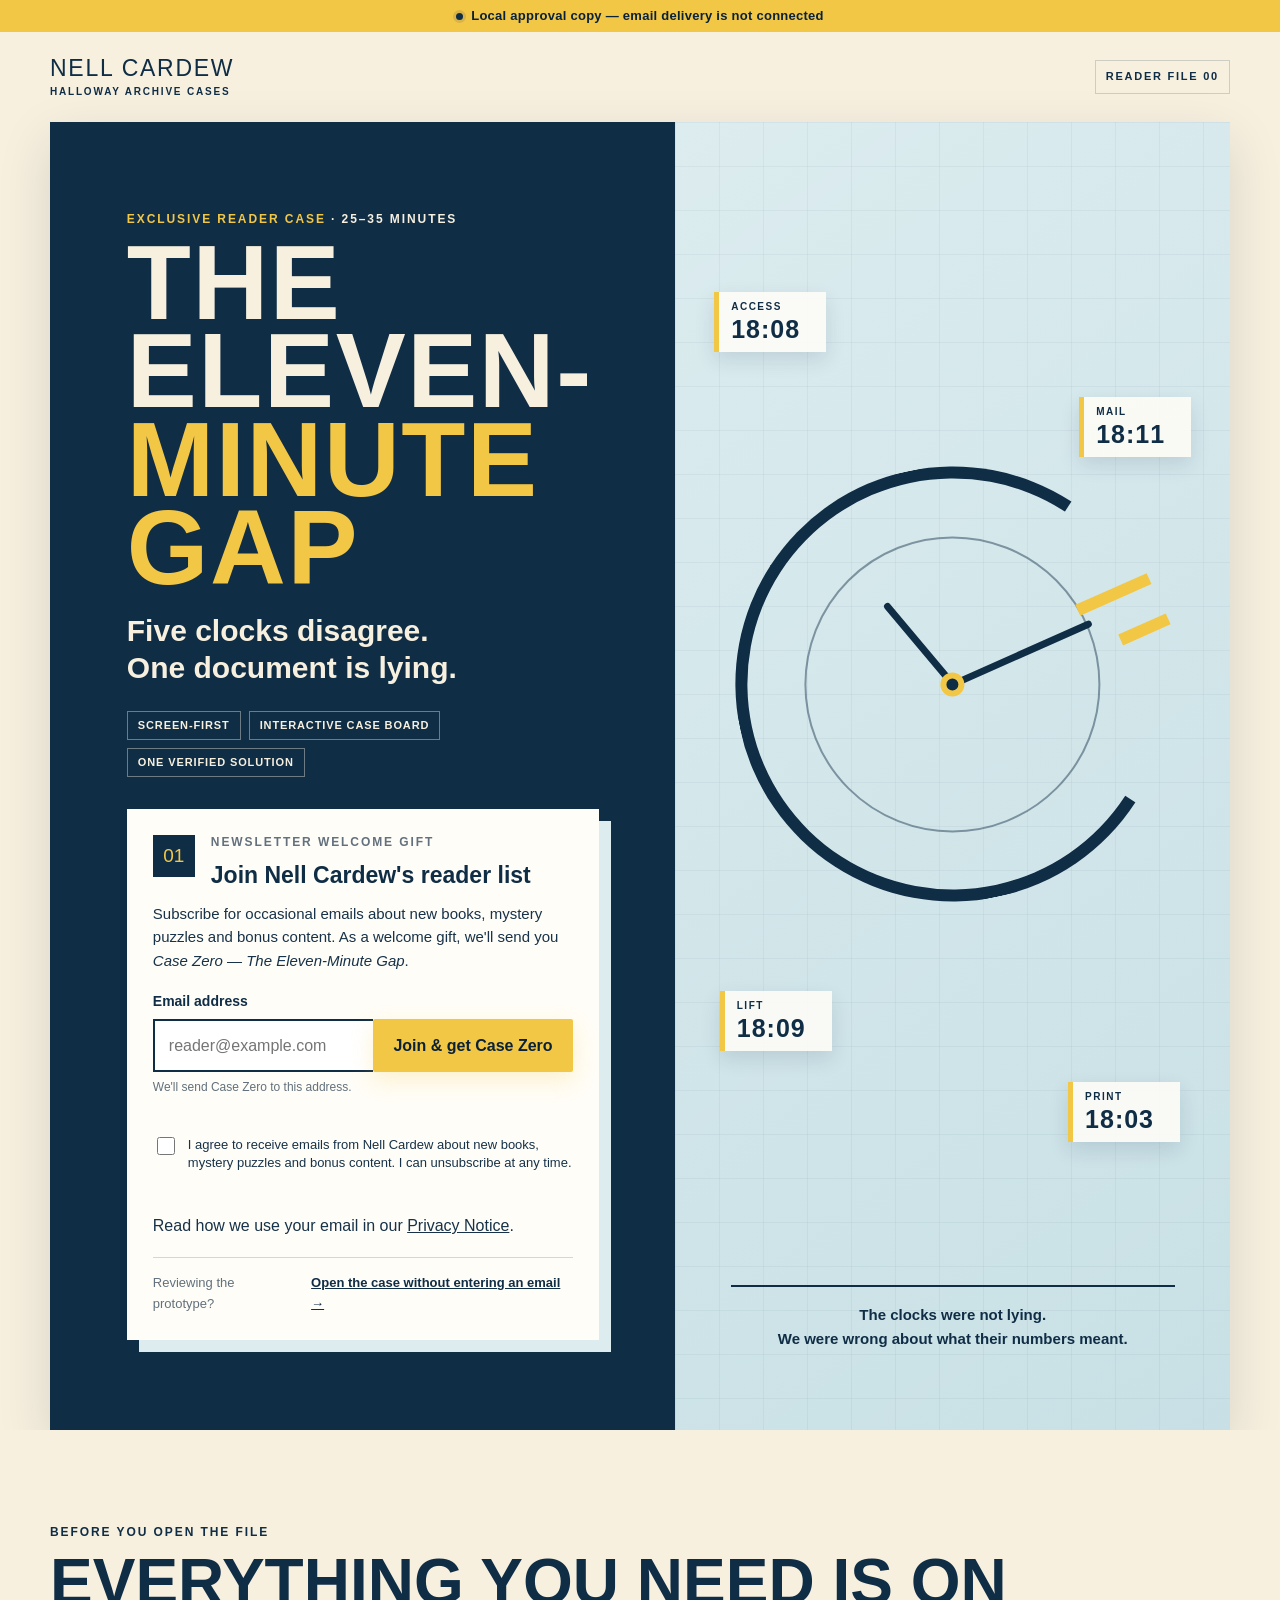
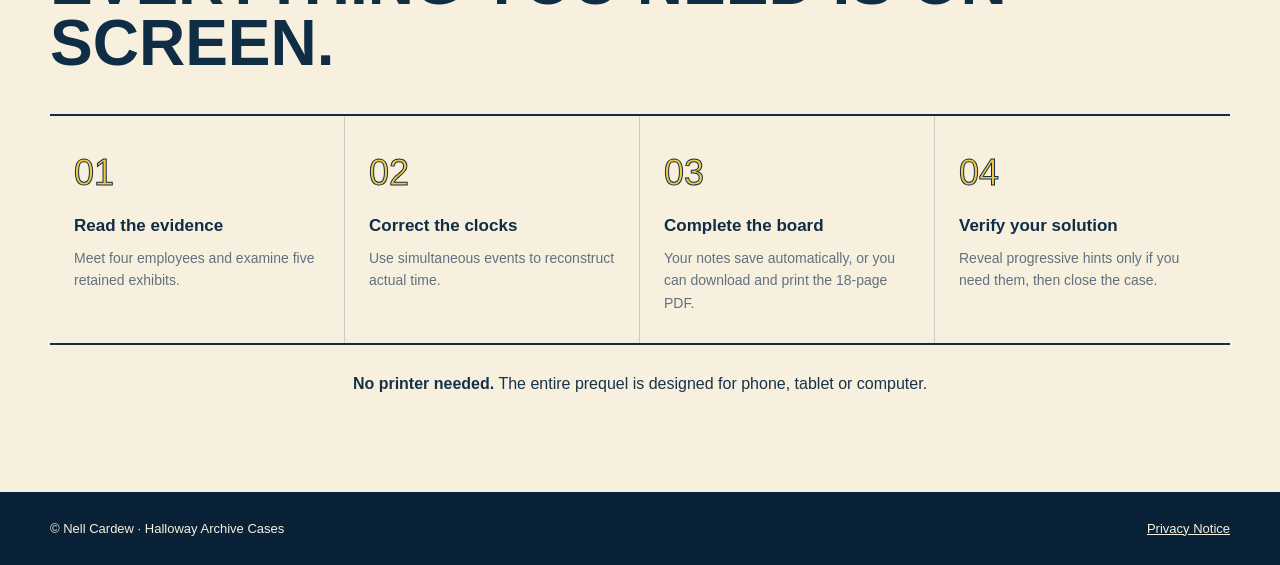
==== commit 8bdd5856: "Update index.html for Brevo signup review" ====
--- a/index.html
+++ b/index.html
@@ -4,7 +4,7 @@
   <meta charset="utf-8">
   <meta name="viewport" content="width=device-width, initial-scale=1">
   <meta name="theme-color" content="#102d46">
-  <meta name="description" content="Unlock Case Zero: The Eleven-Minute Gap, an exclusive Nell Cardew reader case.">
+  <meta name="description" content="Join Nell Cardew's reader list and receive Case Zero: The Eleven-Minute Gap as a welcome gift.">
   <title>Case Zero — The Eleven-Minute Gap</title>
   <link rel="icon" href="assets/favicon.svg" type="image/svg+xml">
   <link rel="stylesheet" href="assets/styles.css">
@@ -42,31 +42,33 @@
           <div class="access-card__heading">
             <span class="step-number">01</span>
             <div>
-              <p class="kicker">Buyer bonus</p>
-              <h2>Receive your private case link</h2>
+              <p class="kicker">Newsletter welcome gift</p>
+              <h2>Join Nell Cardew's reader list</h2>
             </div>
           </div>
-          <p>Enter the email address where you want the access link delivered. No account or password is required.</p>
+          <p>Subscribe for occasional emails about new books, mystery puzzles and bonus content. As a welcome gift, we'll send you <em>Case Zero — The Eleven-Minute Gap</em>.</p>
 
           <form class="access-form" id="access-form" novalidate>
             <label for="reader-email">Email address</label>
             <div class="input-row">
               <input id="reader-email" name="email" type="email" inputmode="email" autocomplete="email" placeholder="reader@example.com" aria-describedby="email-note email-error" required>
-              <button class="button button--yellow" type="submit">Send my case link</button>
+              <button class="button button--yellow" type="submit">Join &amp; get Case Zero</button>
             </div>
-            <p class="field-note" id="email-note">Approval mode: this form does not transmit or save your email.</p>
+            <p class="field-note" id="email-note">We'll send Case Zero to this address.</p>
             <p class="field-error" id="email-error" role="alert"></p>
 
             <label class="check-row" for="news-consent">
-              <input id="news-consent" name="marketing_consent" type="checkbox">
-              <span>Also send me occasional news about the next Nell Cardew case. Optional; I can unsubscribe at any time.</span>
+              <input id="news-consent" name="marketing_consent" type="checkbox" aria-describedby="consent-error privacy-note" required>
+              <span>I agree to receive emails from Nell Cardew about new books, mystery puzzles and bonus content. I can unsubscribe at any time.</span>
             </label>
+            <p class="field-error" id="consent-error" role="alert"></p>
+            <p class="privacy-note" id="privacy-note">Read how we use your email in our <a href="privacy.html">Privacy Notice</a>.</p>
           </form>
 
           <div class="form-success" id="form-success" hidden tabindex="-1">
             <p class="kicker">Delivery simulation complete</p>
-            <h3>Your case file is ready.</h3>
-            <p>In the live version, the reader receives a private access link by email. For this approval copy, continue directly.</p>
+            <h3>Check your inbox.</h3>
+            <p>In the live version, confirm your subscription from the email we send you. Your Case Zero access link will follow confirmation. For this approval copy, continue directly.</p>
             <div class="button-row">
               <a class="button button--yellow" href="case.html">Open interactive case</a>
               <a class="button button--paper" href="downloads/CASE_ZERO_The_Eleven-Minute_Gap.pdf" download>Download / print PDF</a>
@@ -132,7 +134,7 @@
   <footer class="site-footer">
     <div class="wrap footer-inner">
       <p>© Nell Cardew · Halloway Archive Cases</p>
-      <a href="privacy.html">Privacy note</a>
+      <a href="privacy.html">Privacy Notice</a>
     </div>
   </footer>
 
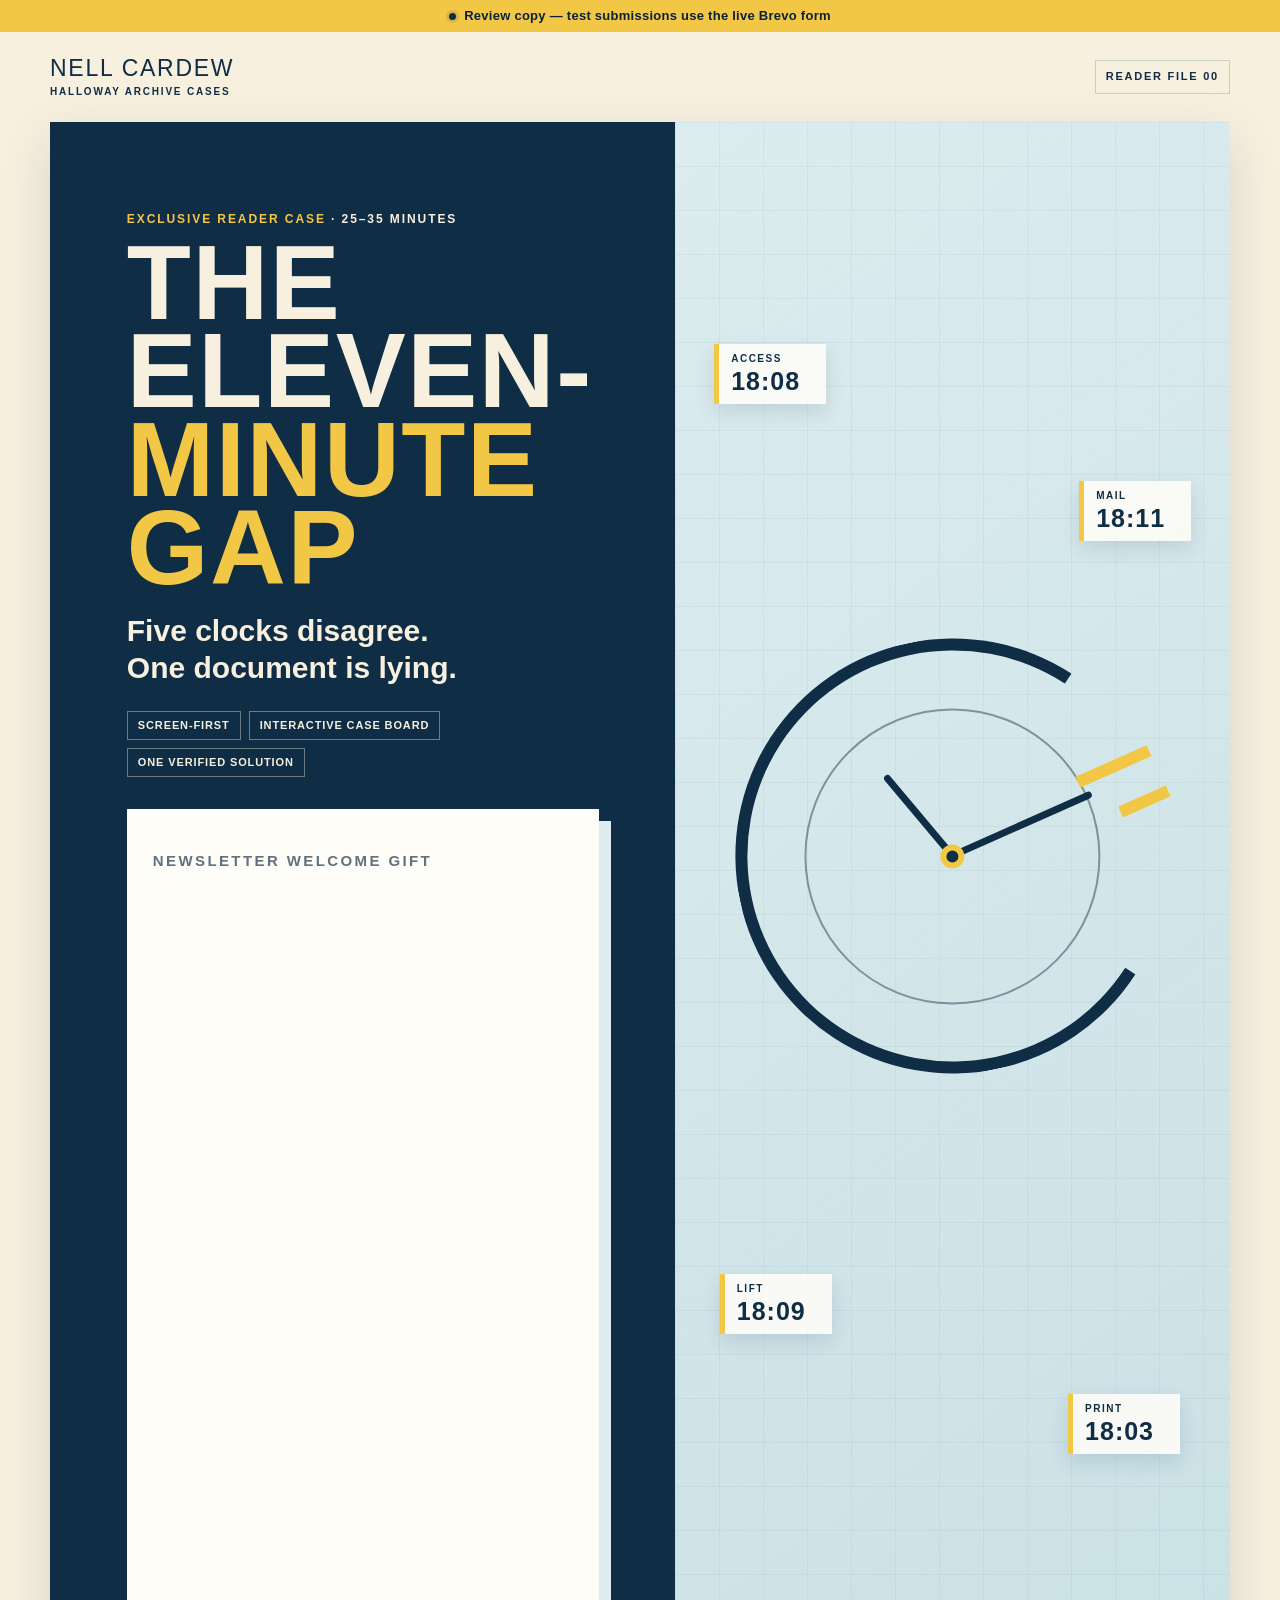
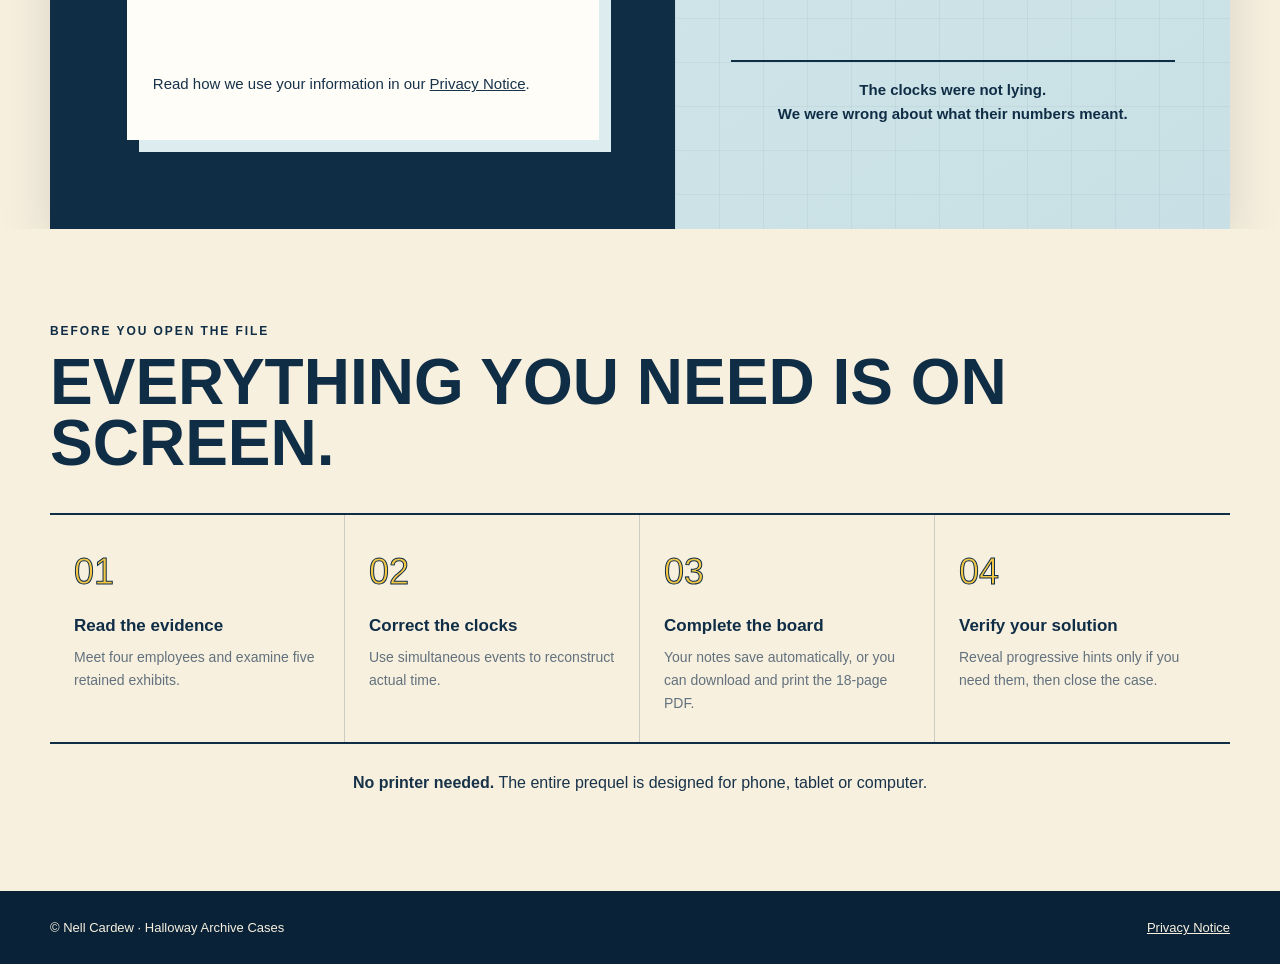
==== commit f90284fc: "Connect the live Brevo double opt-in form" ====
--- a/index.html
+++ b/index.html
@@ -14,7 +14,7 @@
 
   <div class="preview-banner" role="status">
     <span class="status-dot" aria-hidden="true"></span>
-    Local approval copy — email delivery is not connected
+    Review copy — test submissions use the live Brevo form
   </div>
 
   <header class="site-header wrap" aria-label="Site header">
@@ -38,47 +38,19 @@
           <span>One verified solution</span>
         </div>
 
-        <div class="access-card" id="access">
-          <div class="access-card__heading">
-            <span class="step-number">01</span>
-            <div>
-              <p class="kicker">Newsletter welcome gift</p>
-              <h2>Join Nell Cardew's reader list</h2>
-            </div>
+        <div class="access-card access-card--embed" id="access">
+          <p class="kicker">Newsletter welcome gift</p>
+          <div class="brevo-form-frame">
+            <iframe
+              title="Join the Nell Cardew reader list and receive Case Zero"
+              width="540"
+              height="760"
+              src="https://7eb5626b.sibforms.com/v2/serve/[base64]"
+              frameborder="0"
+              scrolling="auto"
+              loading="eager"></iframe>
           </div>
-          <p>Subscribe for occasional emails about new books, mystery puzzles and bonus content. As a welcome gift, we'll send you <em>Case Zero — The Eleven-Minute Gap</em>.</p>
-
-          <form class="access-form" id="access-form" novalidate>
-            <label for="reader-email">Email address</label>
-            <div class="input-row">
-              <input id="reader-email" name="email" type="email" inputmode="email" autocomplete="email" placeholder="reader@example.com" aria-describedby="email-note email-error" required>
-              <button class="button button--yellow" type="submit">Join &amp; get Case Zero</button>
-            </div>
-            <p class="field-note" id="email-note">We'll send Case Zero to this address.</p>
-            <p class="field-error" id="email-error" role="alert"></p>
-
-            <label class="check-row" for="news-consent">
-              <input id="news-consent" name="marketing_consent" type="checkbox" aria-describedby="consent-error privacy-note" required>
-              <span>I agree to receive emails from Nell Cardew about new books, mystery puzzles and bonus content. I can unsubscribe at any time.</span>
-            </label>
-            <p class="field-error" id="consent-error" role="alert"></p>
-            <p class="privacy-note" id="privacy-note">Read how we use your email in our <a href="privacy.html">Privacy Notice</a>.</p>
-          </form>
-
-          <div class="form-success" id="form-success" hidden tabindex="-1">
-            <p class="kicker">Delivery simulation complete</p>
-            <h3>Check your inbox.</h3>
-            <p>In the live version, confirm your subscription from the email we send you. Your Case Zero access link will follow confirmation. For this approval copy, continue directly.</p>
-            <div class="button-row">
-              <a class="button button--yellow" href="case.html">Open interactive case</a>
-              <a class="button button--paper" href="downloads/CASE_ZERO_The_Eleven-Minute_Gap.pdf" download>Download / print PDF</a>
-            </div>
-          </div>
-
-          <div class="preview-shortcut">
-            <span>Reviewing the prototype?</span>
-            <a href="case.html">Open the case without entering an email →</a>
-          </div>
+          <p class="embed-privacy">Read how we use your information in our <a href="privacy.html">Privacy Notice</a>.</p>
         </div>
       </div>
 
@@ -138,6 +110,5 @@
     </div>
   </footer>
 
-  <script src="assets/landing.js"></script>
 </body>
 </html>
--- a/assets/styles.css
+++ b/assets/styles.css
@@ -78,6 +78,8 @@
 .field-error { min-height: 18px; color: var(--danger); font-weight: 800; }
 .check-row { display: flex; align-items: flex-start; gap: 10px; margin: 14px 0 0; color: var(--ink); font-size: 13px; line-height: 1.4; cursor: pointer; }
 .check-row input { flex: 0 0 auto; width: 18px; height: 18px; margin-top: 1px; accent-color: var(--navy); }
+.privacy-note { margin: 8px 0 0; color: var(--muted); font-size: 12px; line-height: 1.45; }
+.privacy-note a { color: var(--navy); font-weight: 850; text-underline-offset: 3px; }
 .preview-shortcut { display: flex; justify-content: space-between; gap: 14px; margin-top: 18px; padding-top: 14px; border-top: 1px solid var(--border); font-size: 13px; }
 .preview-shortcut span { color: var(--muted); }
 .preview-shortcut a { color: var(--navy); font-weight: 850; }
@@ -285,6 +287,13 @@
 .legal-page h1 { margin: 0 0 28px; color: var(--navy); font-family: var(--display); font-size: clamp(52px, 8vw, 90px); line-height: .95; text-transform: uppercase; }
 .legal-card { max-width: 760px; padding: 30px; border-left: 8px solid var(--yellow); background: var(--paper); box-shadow: var(--shadow); }
 .legal-card p:first-child { margin-top: 0; }.legal-card p:last-child { margin-bottom: 0; }
+.legal-card h2 { margin: 32px 0 10px; color: var(--navy); font-size: 20px; line-height: 1.25; }
+.legal-card h2:first-child { margin-top: 0; }
+.legal-card p, .legal-card li { color: var(--ink); }
+.legal-card ul { padding-left: 22px; }
+.legal-card li { margin-bottom: 8px; }
+.legal-card a { color: var(--navy); font-weight: 750; text-underline-offset: 3px; }
+.legal-meta { margin: -15px 0 28px !important; color: var(--muted) !important; font-size: 13px; }
 
 [hidden] { display: none !important; }
 
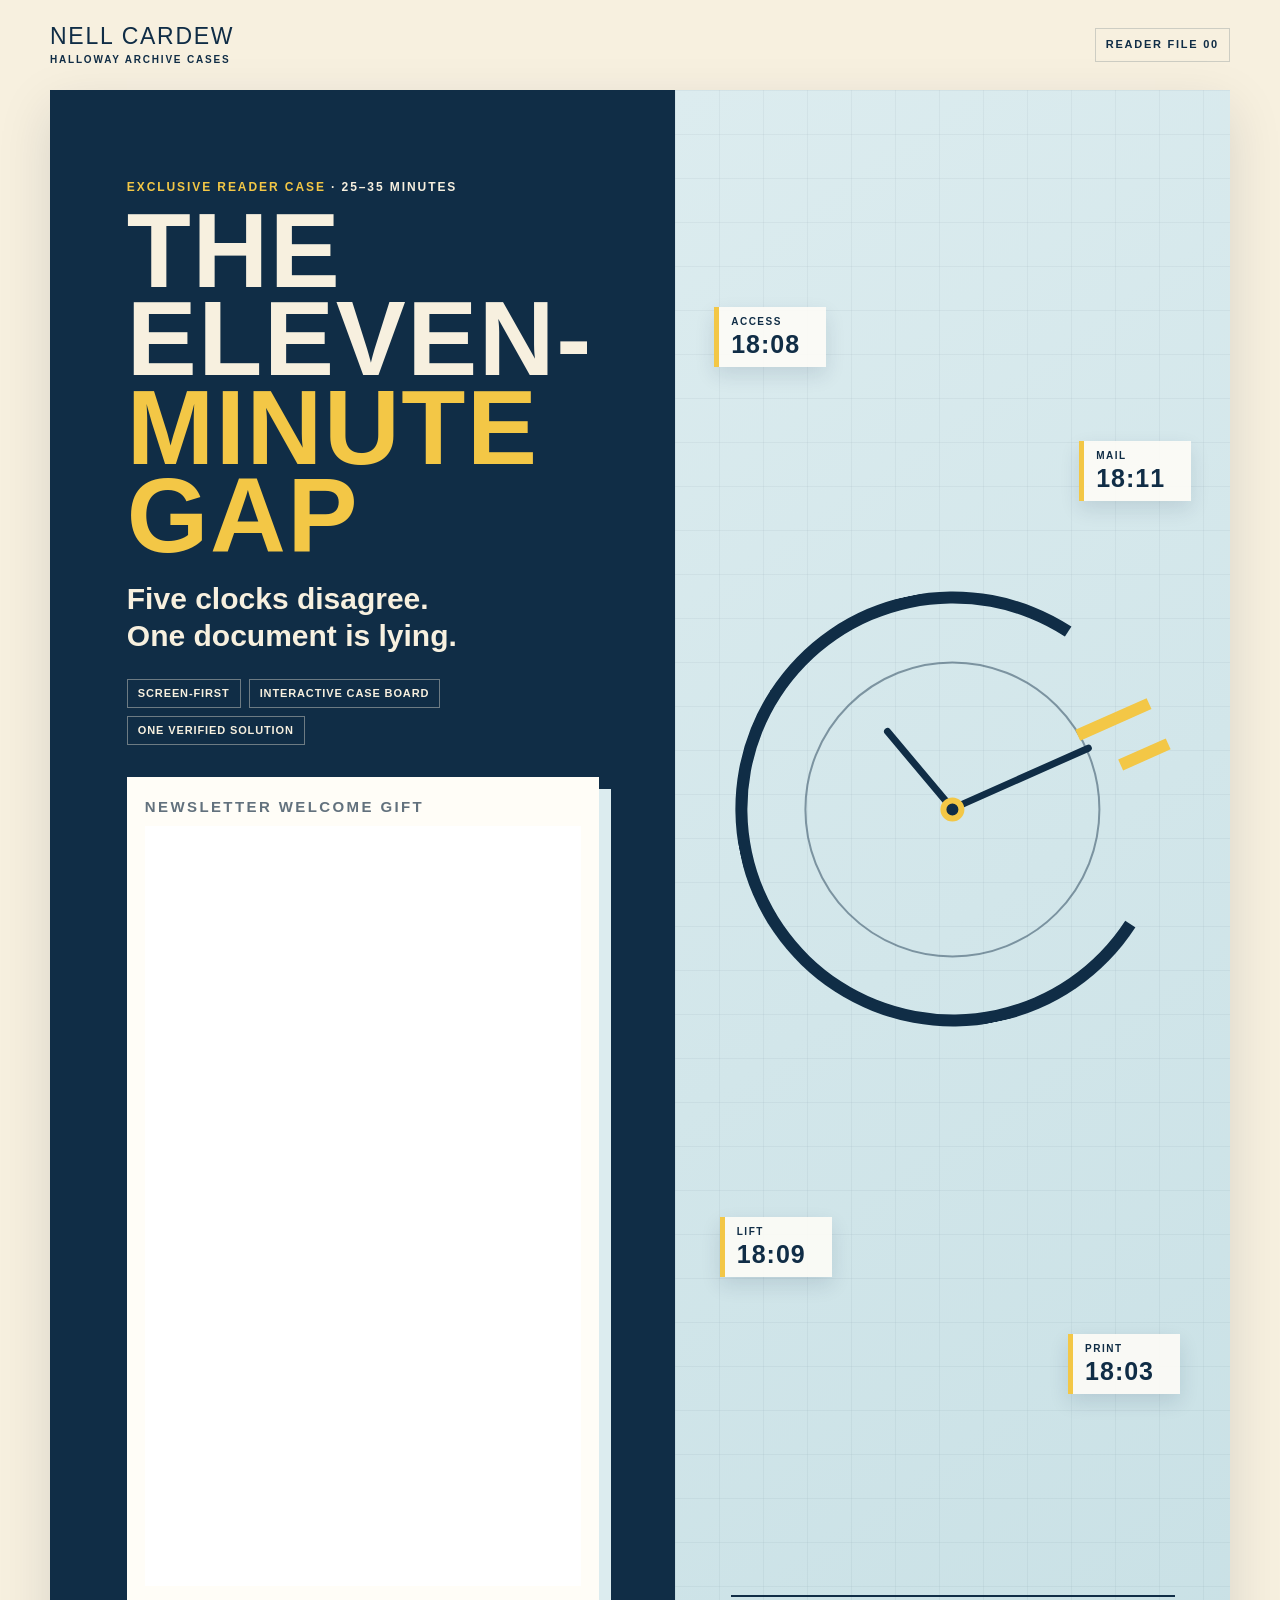
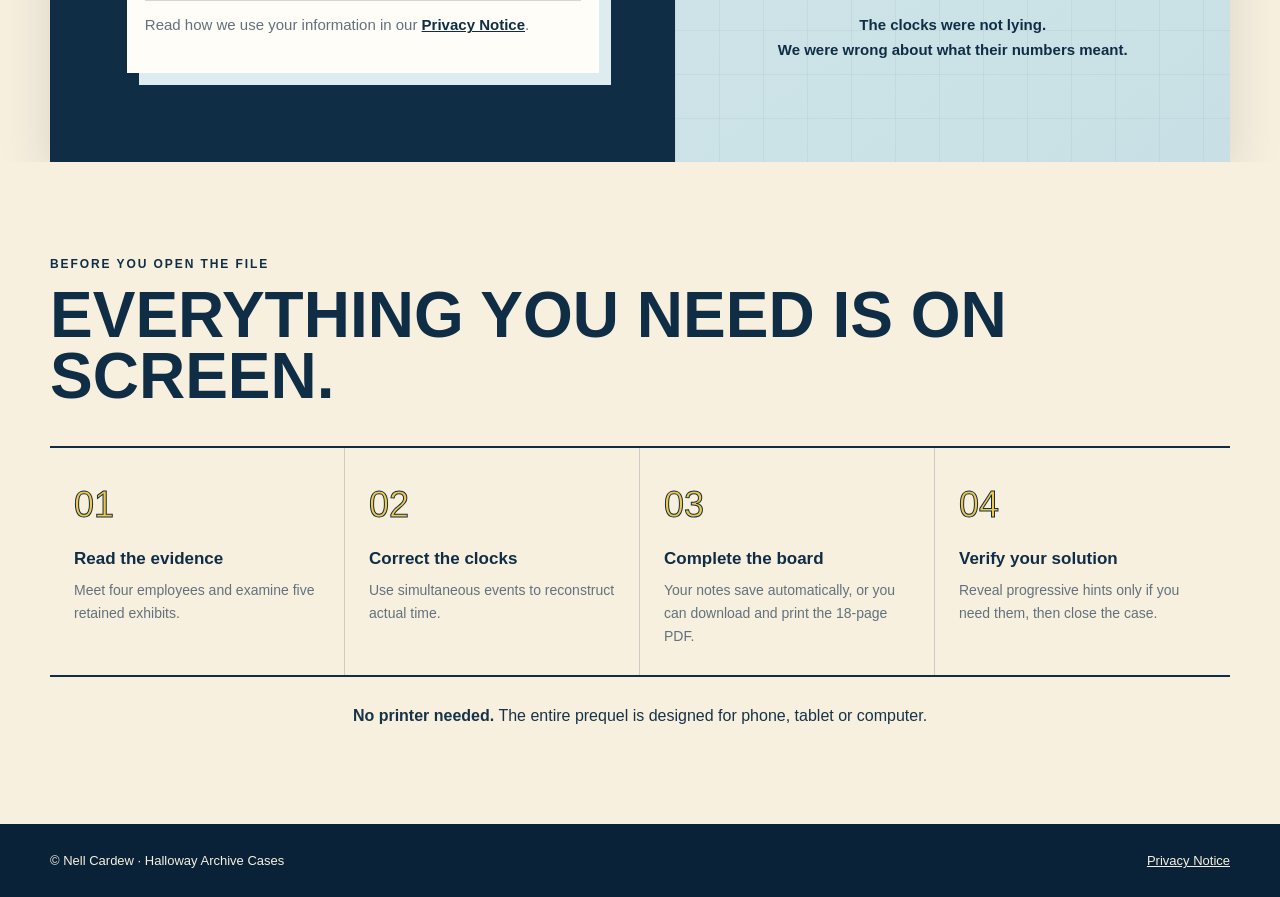
==== commit dfe81448: "Prepare landing page for soft-gated publication" ====
--- a/index.html
+++ b/index.html
@@ -4,6 +4,7 @@
   <meta charset="utf-8">
   <meta name="viewport" content="width=device-width, initial-scale=1">
   <meta name="theme-color" content="#102d46">
+  <meta name="robots" content="noindex, nofollow, noarchive">
   <meta name="description" content="Join Nell Cardew's reader list and receive Case Zero: The Eleven-Minute Gap as a welcome gift.">
   <title>Case Zero — The Eleven-Minute Gap</title>
   <link rel="icon" href="assets/favicon.svg" type="image/svg+xml">
@@ -11,11 +12,6 @@
 </head>
 <body class="landing-page">
   <a class="skip-link" href="#main">Skip to content</a>
-
-  <div class="preview-banner" role="status">
-    <span class="status-dot" aria-hidden="true"></span>
-    Review copy — test submissions use the live Brevo form
-  </div>
 
   <header class="site-header wrap" aria-label="Site header">
     <a class="wordmark" href="index.html" aria-label="Nell Cardew home">
--- a/assets/styles.css
+++ b/assets/styles.css
@@ -65,6 +65,12 @@
 .case-facts { display: flex; flex-wrap: wrap; gap: 8px; margin: 0 0 32px; }
 .case-facts span { padding: 7px 10px; border: 1px solid rgba(247,240,223,.4); color: var(--cream); font-size: 11px; line-height: 1.2; font-weight: 850; letter-spacing: .08em; text-transform: uppercase; }
 .access-card { max-width: 660px; padding: 26px; background: var(--paper); box-shadow: 12px 12px 0 var(--blue-pale); }
+.access-card--embed { padding: 18px; }
+.access-card--embed > .kicker { margin: 0 0 8px; }
+.brevo-form-frame { width: 100%; overflow: hidden; background: #fff; }
+.brevo-form-frame iframe { display: block; width: 100%; max-width: 540px; margin: 0 auto; border: 0; }
+.embed-privacy { margin: 10px 0 0; padding-top: 12px; border-top: 1px solid var(--border); color: var(--muted); font-size: 12px; line-height: 1.5; }
+.embed-privacy a { color: var(--navy); font-weight: 850; }
 .access-card__heading { display: flex; align-items: flex-start; gap: 16px; }
 .access-card__heading h2 { margin: 0; color: var(--navy); font-size: 23px; line-height: 1.1; }
 .access-card > p { margin: 14px 0 18px; font-size: 15px; line-height: 1.55; }
@@ -325,6 +331,8 @@
   .hero-copy h1, .case-hero h1 { font-size: clamp(52px, 15.5vw, 78px); }
   .hero-deck { font-size: 21px; }
   .access-card { margin-top: 26px; padding: 20px; box-shadow: 7px 7px 0 var(--blue-pale); }
+  .access-card--embed { padding: 12px; }
+  .brevo-form-frame iframe { height: 820px; }
   .access-card__heading h2 { font-size: 20px; }
   .input-row { grid-template-columns: 1fr; gap: 9px; }
   .input-row input { border-right: 2px solid var(--navy); }
